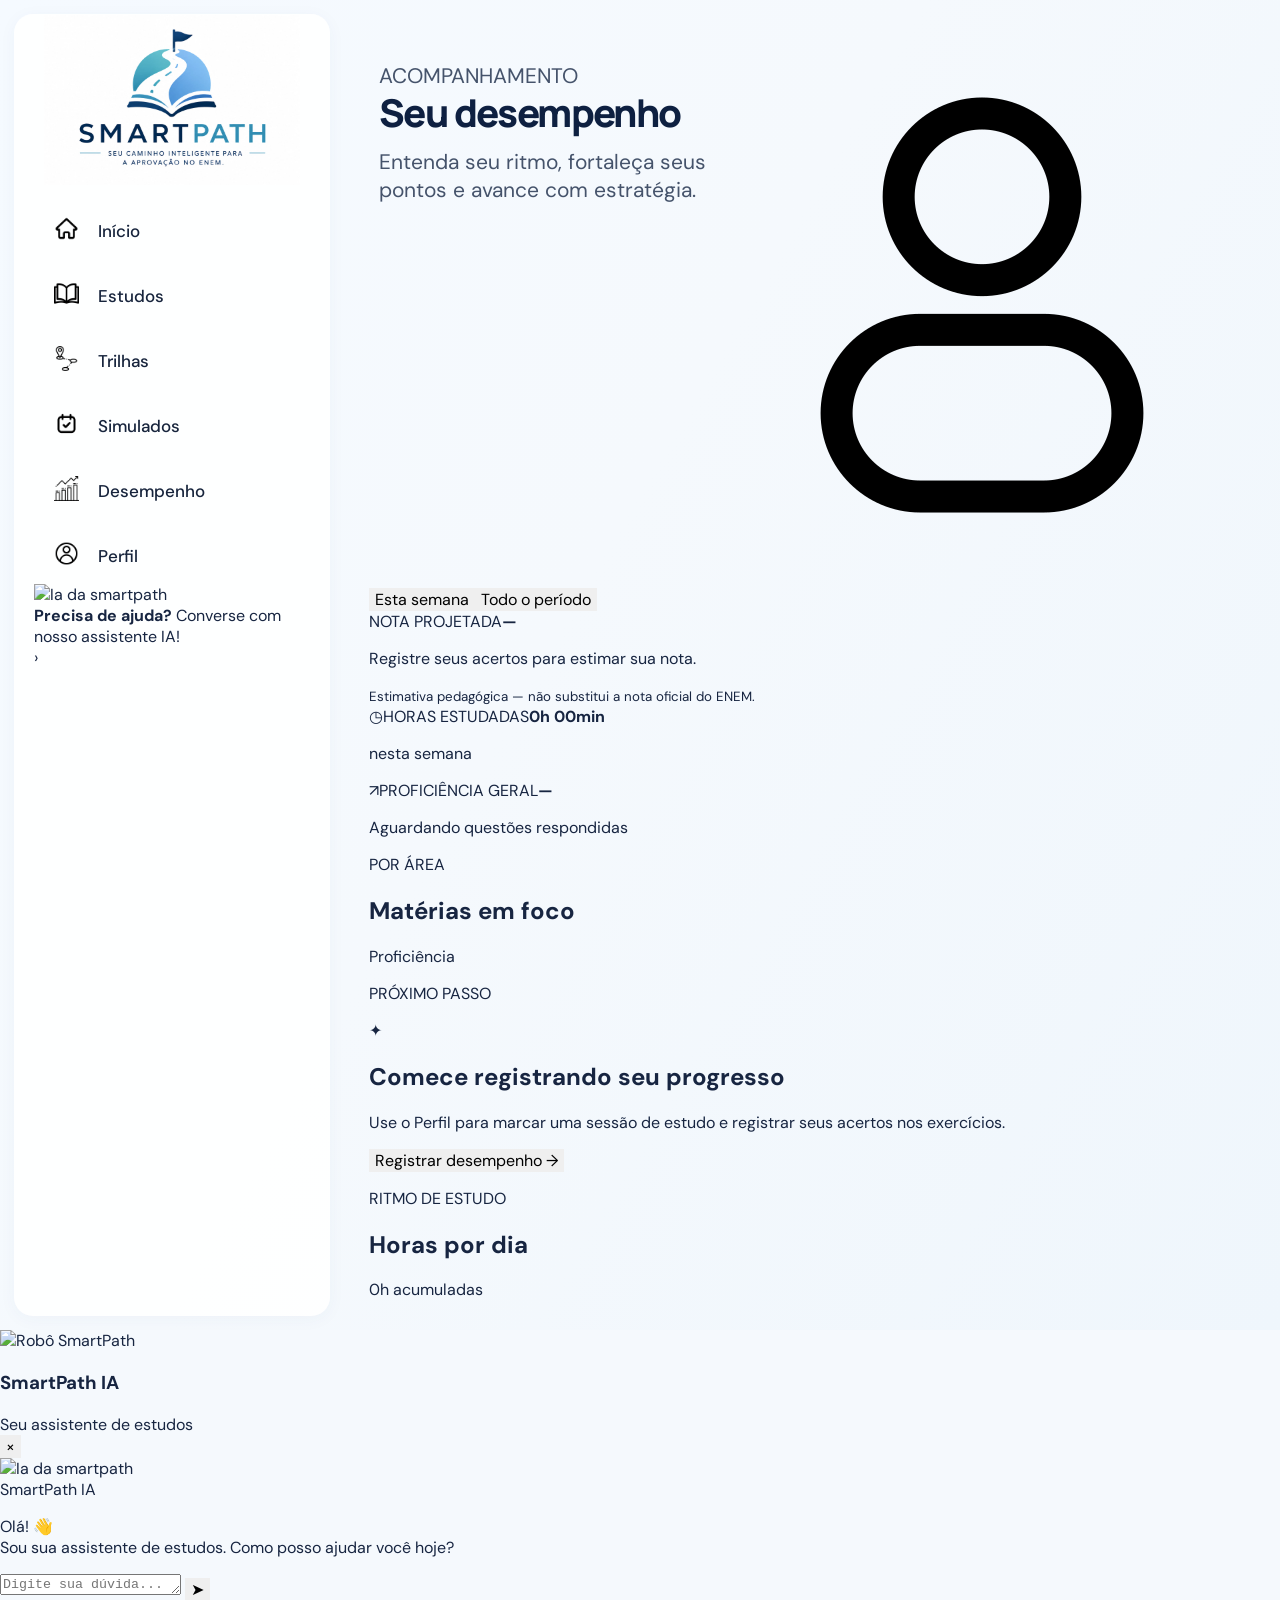
==== desempenho.html @ e6ed7c24 "feat: adição da caixa de IA nas paginas perfil, simulados, trilhas e desempenho" ====
<!DOCTYPE html>
<html lang="pt-BR">

<head>
  <meta charset="UTF-8">
  <meta name="viewport" content="width=device-width, initial-scale=1.0">
  <title>SmartPath — Desempenho</title>
  <link rel="stylesheet" href="pagina_inicial.css">
  <link rel="stylesheet" href="desempenho.css">
</head>

<body>
  <main class="smart-shell">
    <aside class="smart-sidebar" aria-label="Navegação principal">
      <div class="brand-block">
        <div class="brand-mark-wrap"><img class="brand-mark" src="img/logo_inicial.jpeg" alt="SmartPath"></div>
      </div>
      <nav class="side-nav">
        <button class="nav-item" type="button" data-route="pagina_inicial.html"><span><img src="img/botao-de-inicio.png"
              alt="" class="icones_pagina_inicial"></span><span>Início</span></button>
        <button class="nav-item" type="button" data-route="estudos.html"><span><img src="img/abra-o-livro.png" alt=""
              class="icones_pagina_inicial"></span><span>Estudos</span></button>
        <button class="nav-item" type="button" data-route="trilhas.html"><span><img src="img/maneira.png" alt=""
              class="icones_pagina_inicial"></span><span>Trilhas</span></button>
        <button class="nav-item" type="button" data-route="simulados.html"><span><img src="img/confirme.png" alt=""
              class="icones_pagina_inicial"></span><span>Simulados</span></button>
        <button class="nav-item is-active" type="button" aria-current="page"><span><img src="img/grafico.png" alt=""
              class="icones_pagina_inicial"></span><span>Desempenho</span></button>
        <button class="nav-item" type="button" data-route="perfil.html"><span><img src="img/perfil-de-usuario.png"
              alt="" class="icones_pagina_inicial"></span><span>Perfil</span></button>

        
      </nav>
      <!-- CARD DA SMARTPATH IA -->
        <div class="smartpath-ia-card" id="openSmartIA">
          <div class="ia-card-icon">
            <img src="img/IA_smartpath.png" alt="Ia da smartpath" class="ia-robot">
          </div>

          <div class="ia-card-text">
            <strong>Precisa de ajuda?</strong>
            <span>Converse com<br>nosso assistente IA!</span>
          </div>

          <div class="ia-card-arrow">
            ›
          </div>
    </aside>
    <section class="smart-content performance-page">
      <header class="topbar performance-topbar">
        <div>
          <p class="page-kicker">ACOMPANHAMENTO</p>
          <h1>Seu desempenho</h1>
          <p>Entenda seu ritmo, fortaleça seus pontos e avance com estratégia.</p>
        </div><img src="img/perfil.png" class="performance-avatar" alt="Foto de perfil">
      </header>
      <section class="period-selector" aria-label="Período da análise"><button class="period-button is-active"
          data-period="week" type="button">Esta semana</button><button class="period-button" data-period="all"
          type="button">Todo o período</button></section>
      <section class="overview-grid" aria-label="Resumo de desempenho">
        <article class="overview-card featured-card"><span class="card-label">NOTA PROJETADA</span><strong
            id="projectedScore">—</strong>
          <p id="scoreDescription">Registre seus acertos para estimar sua nota.</p><small>Estimativa pedagógica — não
            substitui a nota oficial do ENEM.</small>
        </article>
        <article class="overview-card"><span class="overview-icon blue" aria-hidden="true">◷</span><span
            class="card-label">HORAS ESTUDADAS</span><strong id="studyHours">0h 00min</strong>
          <p id="studyHoursDetail">nesta semana</p>
        </article>
        <article class="overview-card"><span class="overview-icon green" aria-hidden="true">↗</span><span
            class="card-label">PROFICIÊNCIA GERAL</span><strong id="overallProficiency">—</strong>
          <p id="proficiencyDetail">Aguardando questões respondidas</p>
        </article>
      </section>
      <section class="content-grid">
        <article class="panel subject-panel">
          <div class="panel-heading">
            <div>
              <p class="page-kicker">POR ÁREA</p>
              <h2>Matérias em foco</h2>
            </div><span class="legend"><i></i> Proficiência</span>
          </div>
          <div id="subjectPerformance" class="subject-performance" aria-live="polite"></div>
        </article>
        <article class="panel insight-panel">
          <p class="page-kicker">PRÓXIMO PASSO</p>
          <div class="insight-icon" aria-hidden="true">✦</div>
          <h2 id="insightTitle">Comece registrando seu progresso</h2>
          <p id="insightText">Use o Perfil para marcar uma sessão de estudo e registrar seus acertos nos exercícios.</p>
          <button class="insight-button" type="button" data-route="perfil.html">Registrar desempenho <span
              aria-hidden="true">→</span></button>
        </article>
      </section>
      <section class="panel weekly-panel">
        <div class="panel-heading">
          <div>
            <p class="page-kicker">RITMO DE ESTUDO</p>
            <h2>Horas por dia</h2>
          </div><span id="chartSummary" class="chart-summary">0h acumuladas</span>
        </div>
        <div id="weeklyChart" class="weekly-chart" role="img" aria-label="Gráfico de horas estudadas por dia"></div>
      </section>
    </section>


  </main>



   <!-- =========================================
         CAIXA DA SMARTPATH IA
    ========================================== -->

    <div class="smart-ia-box" id="smartIABox">

        <!-- CABEÇALHO -->
        <div class="smart-ia-header">

            <div class="smart-ia-title">

                <div class="smart-ia-avatar">
                    <img src="img/IA_smartpath.png" alt="Robô SmartPath">
                </div>

                <div>
                    <h3>SmartPath IA</h3>
                    <span>Seu assistente de estudos</span>
                </div>

            </div>

            <button class="smart-ia-close" id="closeSmartIA" type="button" aria-label="Fechar SmartPath IA">
                &times;
            </button>

        </div>


        <!-- ÁREA DO CHAT -->
        <div class="smart-ia-chat" id="smartIAChat">

            <!-- MENSAGEM INICIAL DA IA -->
            <div class="smart-ia-message ia-message">

                <div class="message-avatar">
                    <img src="img/IA_smartpath.png" alt="Ia da smartpath">
                </div>

                <div class="message-content">

                    <span class="message-name">
                        SmartPath IA
                    </span>

                    <p>
                        Olá! 👋<br>
                        Sou sua assistente de estudos.
                        Como posso ajudar você hoje?
                    </p>

                </div>

            </div>

            <!--
                AS MENSAGENS DA GEMINI SERÃO
                INSERIDAS AQUI PELO JAVASCRIPT
            -->

        </div>


        <!-- CAMPO DE MENSAGEM -->
        <div class="smart-ia-input-area">

            <textarea id="smartIAInput" placeholder="Digite sua dúvida..." rows="1"></textarea>

            <button id="sendSmartIA" class="smart-ia-send" type="button" aria-label="Enviar mensagem">

                <span>➤</span>

            </button>

        </div>


        <div class="smart-ia-footer">
            SmartPath IA • Seu caminho para o conhecimento
        </div>

    </div>

  <div vw class="enabled">
        <div vw-access-button class="active"></div>
        <div vw-plugin-wrapper>
            <div class="vw-plugin-top-wrapper"></div>
        </div>
    </div>
    <script
        src="https://vlibras.gov.br/app/vlibras-plugin.js">new window.VLibras.Widget('https://vlibras.gov.br/app');</script>
    

  <script src="pagina_inicial.js"></script>

  <script src="desempenho.js"></script>
</body>

</html>
---- pagina_inicial.css ----
@import url('https://fonts.googleapis.com/css2?family=DM+Sans:wght@400;500;600;700&family=Manrope:wght@500;600;700;800&display=swap');


/* =========================================================
   VARIÁVEIS
========================================================= */

:root {
    --navy: #12264a;
    --ink: #172541;
    --muted: #516079;
    --blue: #2877d6;
    --blue-dark: #1763bf;
    --ice: #edf6ff;
    --sky: #dceeff;
    --line: #e8eef5;
    --shadow: 0 16px 35px rgba(57, 93, 137, .07);
    --ease-out: cubic-bezier(.23, 1, .32, 1);
}


/* =========================================================
   RESET
========================================================= */

* {
    box-sizing: border-box;
}


body {
    margin: 0;
    background: #f5f9fd;
    color: var(--ink);
    font-family: 'DM Sans', sans-serif;
}


button {
    font: inherit;
    border: 0;
}


/* =========================================================
   ESTRUTURA PRINCIPAL
========================================================= */

.smart-shell {
    min-height: 100vh;
    display: flex;
    gap: 0;

    background: linear-gradient(
        120deg,
        #f5faff 0%,
        #f5f9fd 45%,
        #eff6fc 100%
    );
}


/* =========================================================
   SIDEBAR
========================================================= */

.smart-sidebar {
    width: 316px;
    flex: 0 0 316px;
    min-height: 100vh;

    margin: 14px 0 14px 14px;
    padding: 28px 20px 20px;

    display: flex;
    flex-direction: column;

    background: rgba(255, 255, 255, .93);

    border-radius: 19px;

    box-shadow:
        0 3px 18px rgba(52, 89, 133, .04);
}


/* =========================================================
   LOGO
========================================================= */

.brand-block {
    text-align: center;
    padding: 0 8px 23px;
}


.brand-mark-wrap {
    height: 116px;

    display: flex;
    align-items: center;
    justify-content: center;

    position: relative;
}


.brand-route-line {
    position: absolute;

    width: 54px;
    height: 16px;

    left: calc(50% - 27px);
    bottom: 8px;

    border-bottom: 2px solid #2877d6;
    border-radius: 50%;

    opacity: .72;

    transform: rotate(-10deg);
}


.brand-mark {
    width: 256px;
    height: 256px;

    object-fit: contain;
}


/* =========================================================
   NAVEGAÇÃO
========================================================= */

.side-nav {
    display: grid;
    gap: 9px;

    margin-top: 22px;
}


.nav-item {
    display: flex;
    align-items: center;

    gap: 19px;

    min-height: 56px;

    padding: 0 20px;

    border-radius: 12px;

    background: transparent;

    color: #17243c;

    text-align: left;

    cursor: pointer;

    transition:
        transform .18s var(--ease-out),
        background .18s var(--ease-out),
        color .18s var(--ease-out);
}


.nav-item:hover {
    background: #f1f7ff;

    transform: translateX(3px);

    color: var(--blue-dark);
}


.nav-item.is-active {
    background: #e5f1ff;
    color: #216bc8;
}


.nav-item span {
    font-size: 17px;
    font-weight: 500;
}


/* =========================================================
   ÍCONES DA SIDEBAR
========================================================= */

.icones_pagina_inicial {
    width: auto;
    height: 25px;

    object-fit: contain;
}


/* =========================================================
   CONTEÚDO
========================================================= */

.smart-content {
    width: min(100%, calc(100vw - 330px));

    padding: 49px 32px 30px 39px;
}


/* =========================================================
   TOPBAR
========================================================= */

.topbar {
    display: flex;
    align-items: flex-start;
    justify-content: space-between;

    padding: 0 10px 27px;
}


.topbar h1 {
    margin: 0;

    color: #0e2041;

    font:
        800
        clamp(30px, 3vw, 42px)
        / 1.18
        'Manrope',
        sans-serif;

    letter-spacing: -1.6px;
}


.topbar p {
    margin: 13px 0 0;

    font-size: 21px;

    color: #45536b;
}


/* =========================================================
   PERFIL
========================================================= */

.profile-actions {
    display: flex;
    align-items: center;

    gap: 31px;

    padding: 0 2px;
}


.icon-button,
.avatar-button {
    display: grid;
    place-items: center;

    background: transparent;

    color: #1c2a45;

    cursor: pointer;

    transition:
        transform .18s var(--ease-out),
        color .18s var(--ease-out);
}


.icon-button:hover {
    color: var(--blue);

    transform: translateY(-2px);
}


.avatar-button {
    width: 68px;
    height: 68px;

    padding: 0;

    border-radius: 50%;

    overflow: hidden;

    border: 3px solid #d9e9fa;
}


.avatar-button img {
    width: 100%;
    height: 100%;

    object-fit: cover;
}


/* =========================================================
   CARD — PRÓXIMO PASSO
========================================================= */

.next-step-card {
    height: 260px;

    display: flex;

    overflow: hidden;

    position: relative;

    border-radius: 22px;

    background: #dfefff;

    box-shadow: var(--shadow);

    background-image: url(img/pessoa_estudando.jpeg);
    background-size: cover;
    background-position: center;
}


.next-step-copy {
    position: relative;

    z-index: 2;

    width: 51%;

    padding: 30px;
}


.eyebrow {
    display: flex;
    align-items: center;

    gap: 7px;

    margin-bottom: 13px;

    font-size: 17px;

    color: #17263e;
}


.next-step-copy h2 {
    margin: 0;

    font:
        800
        31px / 1.2
        'Manrope',
        sans-serif;

    letter-spacing: -1px;
}


.next-step-copy p {
    margin: 12px 0 28px;

    font-size: 20px;

    color: #40516a;
}


/* =========================================================
   BOTÃO PRINCIPAL
========================================================= */

.primary-cta {
    display: inline-flex;
    align-items: center;

    gap: 17px;

    padding: 15px 22px;

    border-radius: 14px;

    color: #fff;

    background:
        linear-gradient(
            135deg,
            #287dd8,
            #266dcc
        );

    font-size: 18px;
    font-weight: 500;

    cursor: pointer;

    box-shadow:
        0 8px 16px rgba(36, 105, 188, .18);

    transition:
        transform .18s var(--ease-out),
        box-shadow .18s var(--ease-out);
}


.primary-cta:hover {
    transform: translateY(-2px);

    box-shadow:
        0 11px 21px rgba(36, 105, 188, .25);
}


.primary-cta:active,
.card-link:active {
    transform: scale(.97);
}


/* =========================================================
   IMAGEM DO ESTUDANTE
========================================================= */

.study-illustration {
    width: 58%;
    height: 100%;

    object-fit: cover;
    object-position: center;

    position: absolute;

    right: 0;
    top: 0;

    mix-blend-mode: multiply;
}


/* =========================================================
   GRID DOS CARDS
========================================================= */

.metrics-grid {
    display: grid;

    grid-template-columns: repeat(3, 1fr);

    gap: 20px;

    margin-top: 26px;
}


/* =========================================================
   CARDS
========================================================= */

.metric-card {
    min-height: 315px;

    padding: 28px 29px 26px;

    display: flex;
    flex-direction: column;

    border-radius: 20px;

    background: #fff;

    box-shadow: var(--shadow);
}


.metric-card h3 {
    margin: 0;

    font:
        700
        18px
        'Manrope',
        sans-serif;
}


/* =========================================================
   PROGRESSO
========================================================= */

.progress-content {
    display: flex;
    align-items: center;

    gap: 25px;

    margin: 22px 0 21px;
}


.progress-ring {
    width: 144px;
    height: 144px;

    flex: 0 0 auto;

    display: grid;
    place-items: center;

    border-radius: 50%;

    background:
        conic-gradient(
            var(--blue) 0 0%,
            #d9eafa 0% 100%
        );

    position: relative;
}


.progress-ring::before {
    content: "";

    position: absolute;

    inset: 8px;

    border-radius: 50%;

    background: #fff;
}


.progress-ring div {
    z-index: 1;

    display: flex;
    flex-direction: column;
    align-items: center;
}


.progress-ring strong {
    font:
        700
        32px
        'Manrope',
        sans-serif;
}


.progress-ring strong span {
    font-size: 22px;
}


.progress-ring small {
    margin-top: 2px;

    font-size: 16px;

    color: #68758a;
}


.progress-message {
    color: #1d2d48;
}


.progress-message p {
    margin: 0 0 15px;

    font-size: 16px;

    line-height: 1.35;
}


/* =========================================================
   ESTUDOS E TRILHA
========================================================= */

.studies-card,
.trail-card {
    padding-left: 28px;
    padding-right: 28px;
}


.study-summary,
.trail-summary {
    display: flex;
    align-items: center;

    gap: 21px;

    margin: 35px 0 15px;
}


.metric-icon {
    width: 91px;
    height: 91px;

    display: grid;
    place-items: center;

    border-radius: 50%;
    flex: 0 0 auto;
}


.metric-icon.blue,
.metric-icon.rocket {
    color: #2877d6;

    background: #eef7ff;
}


.study-summary strong {
    font:
        800
        33px
        'Manrope',
        sans-serif;
}


.study-summary em {
    font-style: normal;

    font-weight: 600;

    color: #22324e;
}


.study-summary p,
.trail-summary p {
    margin: 4px 0 0;

    font-size: 16px;

    color: #617087;
}


.trail-summary {
    margin-top: 31px;

    gap: 20px;
}


.trail-summary strong {
    font:
        700
        21px / 1.3
        'Manrope',
        sans-serif;
}


/* =========================================================
   BARRA DE PROGRESSO
========================================================= */

.bar-track {
    height: 11px;

    overflow: hidden;

    margin: 0 0 30px;

    border-radius: 99px;

    background: #edf1f5;
}


.bar-track span {
    display: block;

    height: 100%;

    border-radius: inherit;

    background: var(--blue);
}


/* =========================================================
   LINKS DOS CARDS
========================================================= */

.card-link {
    margin-top: auto;

    display: flex;
    justify-content: space-between;
    align-items: center;

    width: 100%;

    padding: 13px 16px;

    border-radius: 10px;

    color: #18518f;

    background: #edf7ff;

    font-size: 16px;

    cursor: pointer;

    transition:
        background .18s var(--ease-out),
        transform .18s var(--ease-out);
}


.card-link:hover {
    background: #dfefff;
}


/* =========================================================
   DICA DO DIA
========================================================= */

.tip-card {
    height: 174px;

    position: relative;

    overflow: hidden;

    display: flex;
    align-items: center;

    gap: 22px;

    margin-top: 26px;

    padding: 26px 32px;

    border-radius: 20px;

    background-image: url('img/montanha.jpeg');
    background-size: cover;
    background-position: center;

    box-shadow: var(--shadow);
}


/* =========================================================
   CÍRCULO DA ESTRELA
========================================================= */

.tip-badge {
    width: 78px;
    height: 78px;

    display: grid;
    place-items: center;

    flex: 0 0 auto;

    background: #fff;

    border-radius: 50%;

    position: relative;

    z-index: 3;
}


.icon-estrela {
    width: 30px;
    height: 30px;

    object-fit: contain;

    position: static;

    opacity: 1;

    mix-blend-mode: normal;
}


/* =========================================================
   TEXTO DA DICA
========================================================= */

.tip-copy {
    position: relative;

    z-index: 3;
}


.tip-copy h2 {
    margin: 0 0 11px;

    color: #2069bd;

    font:
        700
        20px
        'Manrope',
        sans-serif;
}


.tip-copy p {
    margin: 0;

    color: #344d6c;

    font-size: 17px;

    line-height: 1.42;
}


/* =========================================================
   MONTANHA
========================================================= */



.tip-montanha {
    width: 100%;
  height: 100%;
  object-fit: cover;

}


/* =========================================================
   ANIMAÇÕES
========================================================= */

@media (prefers-reduced-motion: no-preference) {

    .next-step-card,
    .metric-card,
    .tip-card {
        animation:
            rise
            .5s
            var(--ease-out)
            both;
    }


    .metric-card:nth-child(2) {
        animation-delay: 70ms;
    }


    .metric-card:nth-child(3) {
        animation-delay: 140ms;
    }


    .tip-card {
        animation-delay: 210ms;
    }


    @keyframes rise {

        from {
            opacity: 0;

            transform:
                translateY(10px);
        }

        to {
            opacity: 1;

            transform: none;
        }
    }
}


/* =========================================================
   TABLET
========================================================= */

@media (max-width: 1100px) {

    .smart-sidebar {
        width: 255px;
        flex-basis: 255px;
    }


    .smart-content {
        width: calc(100vw - 269px);

        padding-left: 25px;
        padding-right: 25px;
    }


    .metrics-grid {
        gap: 16px;
    }


    .metric-card {
        padding: 23px 18px;
    }


    .progress-content {
        gap: 13px;
    }


    .progress-ring {
        width: 120px;
        height: 120px;
    }


    .progress-message p {
        font-size: 14px;
    }
}


/* =========================================================
   CELULAR
========================================================= */

@media (max-width: 780px) {

    .smart-shell {
        display: block;
    }


    /* SIDEBAR */

    .smart-sidebar {
        width: auto;

        min-height: auto;

        margin: 0;

        padding: 16px;

        border-radius: 0 0 20px 20px;
    }


    .brand-block {
        display: flex;
        align-items: center;

        text-align: left;

        gap: 10px;

        padding: 0;
    }


    .brand-mark-wrap {
        width: 50px;
        height: 50px;
    }


    .brand-mark {
        width: 48px;
        height: 48px;
    }


    .brand-block p {
        display: none;
    }


    /* MENU */

    .side-nav {
        display: flex;

        overflow: auto;

        gap: 7px;

        margin-top: 17px;

        padding-bottom: 2px;
    }


    .nav-item {
        flex: 0 0 auto;

        min-height: 42px;

        padding: 0 13px;

        gap: 7px;
    }


    .nav-item span {
        font-size: 13px;
    }


   


    .icones_pagina_inicial {
        height: 20px;
    }


    /* CONTEÚDO */

    .smart-content {
        width: 100%;

        padding: 28px 18px;
    }


    /* TOPBAR */

    .topbar {
        padding: 0 2px 22px;
    }


    .topbar h1 {
        font-size: 28px;
    }


    .topbar p {
        font-size: 16px;

        margin-top: 8px;
    }


    .profile-actions {
        gap: 13px;
    }


    .avatar-button {
        width: 50px;
        height: 50px;
    }


    /* PRÓXIMO PASSO */

    .next-step-card {
        min-height: 270px;
    }


    .next-step-copy {
        width: 100%;

        padding: 29px 25px;
    }


    .next-step-copy h2 {
        font-size: 26px;
    }


    .next-step-copy p {
        font-size: 17px;
    }


    .study-illustration {
        width: 73%;

        opacity: .38;
    }


    .primary-cta {
        font-size: 15px;

        padding: 13px 17px;
    }


    /* CARDS */

    .metrics-grid {
        grid-template-columns: 1fr;
    }


    .metric-card {
        min-height: 285px;
    }


    /* =====================================================
       DICA NO CELULAR
    ===================================================== */

    .tip-card {
        min-height: 170px;

        height: auto;

        padding: 23px;
    }


    /*
        Somente a montanha recebe opacidade.
        A estrela permanece normal.
    */

    .tip-montanha {
        width: 57%;

        opacity: .42;
    }


    .icon-estrela {
        width: 25px;
        height: 25px;

        opacity: 1;
    }


    .tip-copy p {
        font-size: 15px;
    }


    .desktop-break {
        display: none;
    }
}
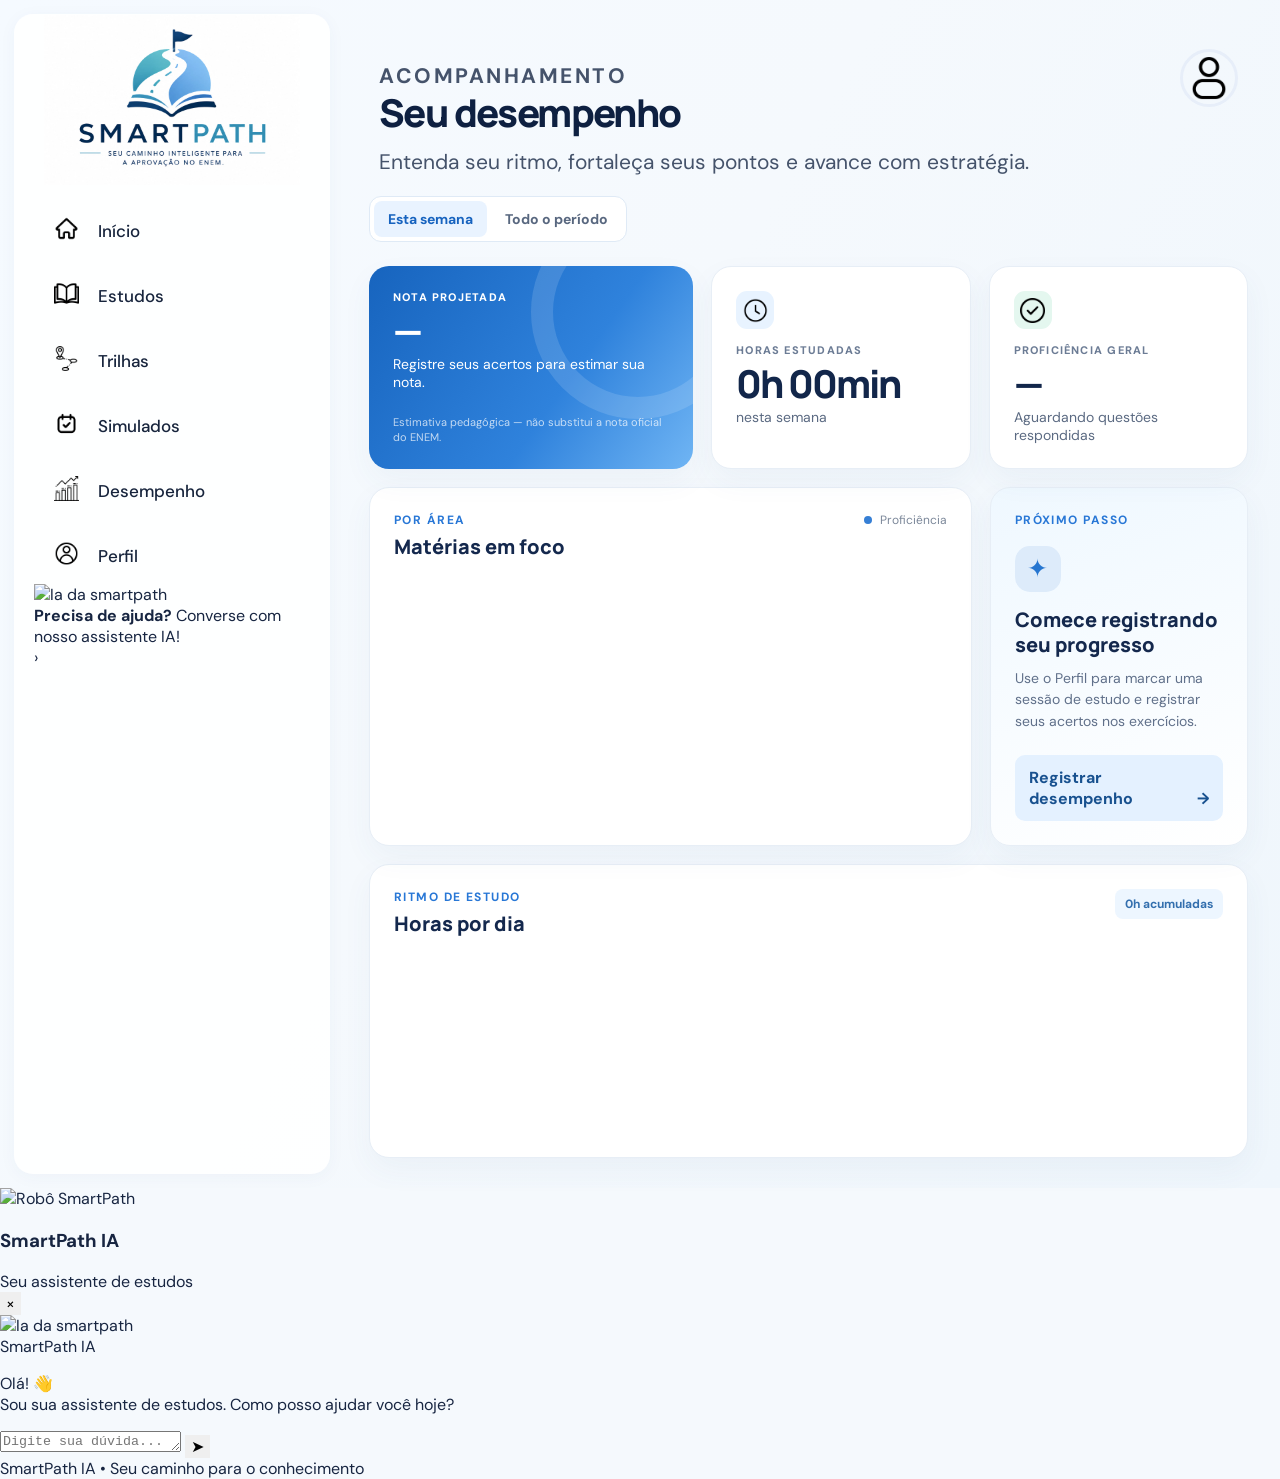
==== commit 4a051874: "fix: troca de icones nas páginas trilhas, perfil e desempenho" ====
--- a/desempenho.html
+++ b/desempenho.html
@@ -63,11 +63,11 @@
           <p id="scoreDescription">Registre seus acertos para estimar sua nota.</p><small>Estimativa pedagógica — não
             substitui a nota oficial do ENEM.</small>
         </article>
-        <article class="overview-card"><span class="overview-icon blue" aria-hidden="true">◷</span><span
+        <article class="overview-card"><span class="overview-icon blue" aria-hidden="true"> <img src="img/relogio.png" alt="relogio" class="icone_rel"></span><span
             class="card-label">HORAS ESTUDADAS</span><strong id="studyHours">0h 00min</strong>
           <p id="studyHoursDetail">nesta semana</p>
         </article>
-        <article class="overview-card"><span class="overview-icon green" aria-hidden="true">↗</span><span
+        <article class="overview-card"><span class="overview-icon green" aria-hidden="true"><img src="img/marca-de-verificacao.png" alt="imagem da marca de verificação" class="icone_rel"></span><span
             class="card-label">PROFICIÊNCIA GERAL</span><strong id="overallProficiency">—</strong>
           <p id="proficiencyDetail">Aguardando questões respondidas</p>
         </article>
--- a/desempenho.css
+++ b/desempenho.css
@@ -0,0 +1,406 @@
+.performance-page {
+    max-width: 1600px
+}
+
+.performance-topbar {
+    padding-bottom: 20px
+}
+
+.page-kicker {
+    margin: 0 0 6px;
+    color: #2877d6;
+    font-size: 12px;
+    font-weight: 700;
+    letter-spacing: .12em
+}
+
+.performance-avatar {
+    width: 58px;
+    height: 58px;
+    border: 3px solid #e7eef9;
+    border-radius: 50%;
+    object-fit: cover
+}
+
+.period-selector {
+    display: inline-flex;
+    gap: 4px;
+    padding: 4px;
+    margin-bottom: 24px;
+    border: 1px solid #dfeaf6;
+    border-radius: 12px;
+    background: #fff
+}
+
+.period-button {
+    padding: 9px 14px;
+    border-radius: 8px;
+    color: #58677f;
+    background: transparent;
+    font-size: 14px;
+    font-weight: 700;
+    cursor: pointer
+}
+
+.period-button.is-active {
+    background: #e9f3ff;
+    color: #1763bf
+}
+
+.overview-grid {
+    display: grid;
+    grid-template-columns: 1.25fr 1fr 1fr;
+    gap: 18px
+}
+
+.overview-card,
+.panel {
+    border: 1px solid #e7eef6;
+    border-radius: 20px;
+    background: #fff;
+    box-shadow: 0 12px 30px rgba(57, 93, 137, .05)
+}
+
+.overview-card {
+    min-height: 192px;
+    padding: 24px;
+    position: relative;
+    display: flex;
+    flex-direction: column
+}
+
+.overview-card strong {
+    margin: 8px 0 4px;
+    color: #12264a;
+    font: 800 clamp(32px, 3vw, 45px)/1 Manrope, sans-serif;
+    letter-spacing: -2px
+}
+
+.overview-card p {
+    margin: 0;
+    color: #5b6a82;
+    font-size: 14px
+}
+
+.overview-card small {
+    margin-top: auto;
+    color: #7a879b;
+    font-size: 11px;
+    line-height: 1.35
+}
+
+
+.icone_rel{
+    height: 25px;
+}
+
+
+.featured-card {
+    color: #fff;
+    border: 0;
+    overflow: hidden;
+    background: linear-gradient(125deg, #1764be, #2f82dc 60%, #70b5f4)
+}
+
+.featured-card:after {
+    content: '';
+    position: absolute;
+    width: 170px;
+    height: 170px;
+    border: 22px solid rgba(255, 255, 255, .13);
+    border-radius: 50%;
+    right: -52px;
+    top: -61px
+}
+
+.featured-card .card-label,
+.featured-card strong,
+.featured-card p,
+.featured-card small {
+    color: #fff;
+    position: relative;
+    z-index: 1
+}
+
+.featured-card small {
+    color: rgba(255, 255, 255, .72)
+}
+
+.card-label {
+    color: #6c7c95;
+    font-size: 11px;
+    font-weight: 800;
+    letter-spacing: .11em
+}
+
+.overview-icon {
+    width: 38px;
+    height: 38px;
+    display: grid;
+    place-items: center;
+    margin-bottom: 14px;
+    border-radius: 11px;
+    font-size: 22px;
+    font-weight: 700
+}
+
+.overview-icon.blue {
+    color: #1769c7;
+    background: #e8f3ff
+}
+
+.overview-icon.green {
+    color: #24876b;
+    background: #e4f7ef
+}
+
+.content-grid {
+    display: grid;
+    grid-template-columns: minmax(0, 1.68fr) minmax(250px, .72fr);
+    gap: 18px;
+    margin-top: 18px
+}
+
+.panel {
+    padding: 24px
+}
+
+.panel-heading {
+    display: flex;
+    align-items: flex-start;
+    justify-content: space-between;
+    gap: 16px
+}
+
+.panel h2 {
+    margin: 0;
+    color: #14284d;
+    font: 800 20px/1.25 Manrope, sans-serif
+}
+
+.legend {
+    color: #7b8799;
+    font-size: 12px
+}
+
+.legend i {
+    width: 8px;
+    height: 8px;
+    display: inline-block;
+    margin-right: 5px;
+    border-radius: 50%;
+    background: #367fd5
+}
+
+.subject-performance {
+    display: grid;
+    gap: 17px;
+    margin-top: 24px
+}
+
+.subject-row {
+    display: grid;
+    grid-template-columns: minmax(138px, .8fr) minmax(120px, 2fr) 48px;
+    align-items: center;
+    gap: 14px
+}
+
+.subject-name {
+    color: #314563;
+    font-size: 14px;
+    font-weight: 700
+}
+
+.subject-bar {
+    height: 9px;
+    overflow: hidden;
+    border-radius: 999px;
+    background: #edf2f7
+}
+
+.subject-bar span {
+    display: block;
+    height: 100%;
+    border-radius: inherit;
+    background: linear-gradient(90deg, #6ba9e8, #2877d6);
+    transition: width .45s ease
+}
+
+.subject-score {
+    color: #1c5b9f;
+    font-size: 14px;
+    font-weight: 800;
+    text-align: right
+}
+
+.subject-meta {
+    grid-column: 2/4;
+    margin-top: -8px;
+    color: #8090a5;
+    font-size: 12px
+}
+
+.insight-panel {
+    display: flex;
+    flex-direction: column;
+    background: linear-gradient(160deg, #eff8ff, #fff)
+}
+
+.insight-icon {
+    width: 46px;
+    height: 46px;
+    display: grid;
+    place-items: center;
+    margin: 12px 0 15px;
+    border-radius: 15px;
+    color: #2676d0;
+    background: #ddebfa;
+    font-size: 25px
+}
+
+.insight-panel h2 {
+    font-size: 20px
+}
+
+.insight-panel>p:not(.page-kicker) {
+    margin: 11px 0 22px;
+    color: #60708a;
+    font-size: 14px;
+    line-height: 1.55
+}
+
+.insight-button {
+    width: 100%;
+    margin-top: auto;
+    padding: 12px 14px;
+    border-radius: 10px;
+    color: #18518f;
+    background: #e4f1ff;
+    font-weight: 700;
+    text-align: left;
+    cursor: pointer
+}
+
+.insight-button span {
+    float: right
+}
+
+.weekly-panel {
+    margin-top: 18px
+}
+
+.chart-summary {
+    padding: 7px 10px;
+    border-radius: 8px;
+    color: #336fae;
+    background: #edf6ff;
+    font-size: 12px;
+    font-weight: 700
+}
+
+.weekly-chart {
+    height: 180px;
+    display: grid;
+    grid-template-columns: repeat(7, 1fr);
+    align-items: end;
+    gap: 13px;
+    margin-top: 17px
+}
+
+.chart-day {
+    height: 100%;
+    display: flex;
+    flex-direction: column;
+    align-items: center;
+    justify-content: end;
+    gap: 8px
+}
+
+.chart-value {
+    color: #477092;
+    font-size: 11px;
+    font-weight: 700
+}
+
+.chart-track {
+    width: min(38px, 100%);
+    height: 132px;
+    display: flex;
+    align-items: end;
+    overflow: hidden;
+    border-radius: 10px 10px 5px 5px;
+    background: #f0f4f8
+}
+
+.chart-fill {
+    width: 100%;
+    min-height: 4px;
+    border-radius: inherit;
+    background: linear-gradient(#62a3e4, #2877d6)
+}
+
+.chart-label {
+    color: #6b7a90;
+    font-size: 12px;
+    font-weight: 700
+}
+
+.empty-subject {
+    padding: 23px 0 8px;
+    color: #718197;
+    font-size: 14px;
+    line-height: 1.5
+}
+
+@media(max-width:1000px) {
+    .overview-grid {
+        grid-template-columns: 1fr 1fr
+    }
+
+    .featured-card {
+        grid-column: span 2
+    }
+
+    .content-grid {
+        grid-template-columns: 1fr
+    }
+
+    .insight-panel {
+        min-height: 250px
+    }
+}
+
+@media(max-width:780px) {
+    .overview-grid {
+        grid-template-columns: 1fr
+    }
+
+    .featured-card {
+        grid-column: auto
+    }
+
+    .overview-card {
+        min-height: 170px
+    }
+
+    .subject-row {
+        grid-template-columns: 105px 1fr 42px;
+        gap: 9px
+    }
+
+    .subject-meta {
+        grid-column: 2/4
+    }
+
+    .weekly-chart {
+        gap: 7px
+    }
+
+    .panel {
+        padding: 19px
+    }
+
+    .performance-avatar {
+        display: none
+    }
+}
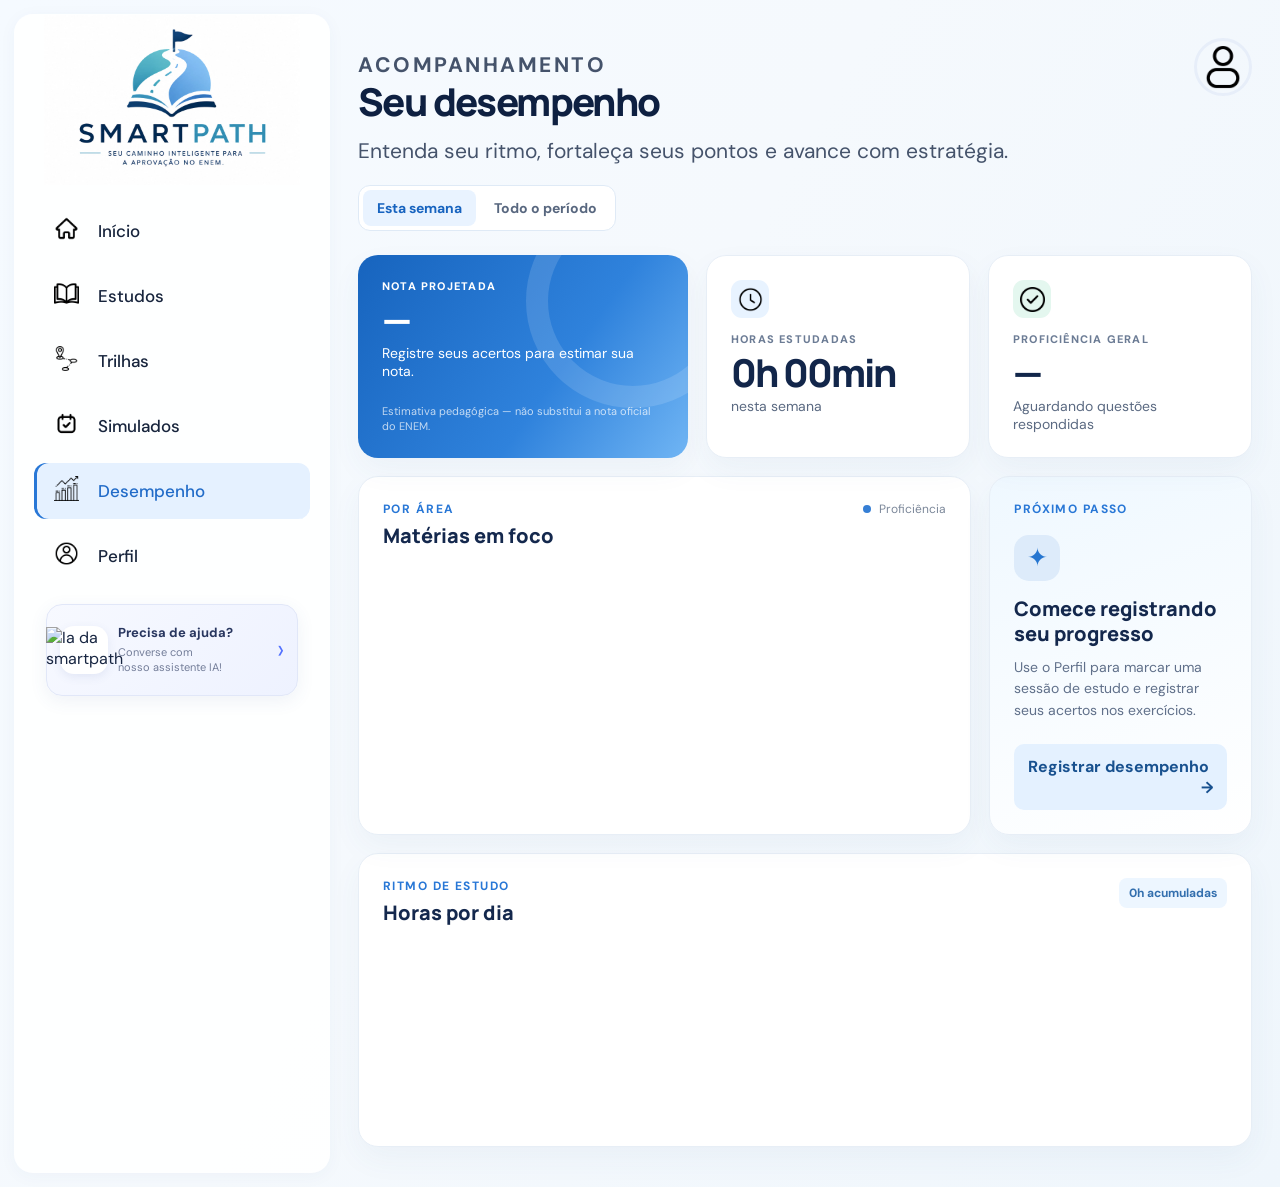
==== commit 066f70d7: "fix: correção em animações de seleções e tempo de resposta da IA (Agora ela permanece na página ao t" ====
--- a/desempenho.html
+++ b/desempenho.html
@@ -24,7 +24,7 @@
               class="icones_pagina_inicial"></span><span>Trilhas</span></button>
         <button class="nav-item" type="button" data-route="simulados.html"><span><img src="img/confirme.png" alt=""
               class="icones_pagina_inicial"></span><span>Simulados</span></button>
-        <button class="nav-item is-active" type="button" aria-current="page"><span><img src="img/grafico.png" alt=""
+        <button class="nav-item is-active" type="button" data-route="desempenho.html" aria-current="page"><span><img src="img/grafico.png" alt=""
               class="icones_pagina_inicial"></span><span>Desempenho</span></button>
         <button class="nav-item" type="button" data-route="perfil.html"><span><img src="img/perfil-de-usuario.png"
               alt="" class="icones_pagina_inicial"></span><span>Perfil</span></button>
@@ -205,4 +205,4 @@
   <script src="desempenho.js"></script>
 </body>
 
-</html>+</html>
--- a/pagina_inicial.css
+++ b/pagina_inicial.css
@@ -83,6 +83,854 @@
         0 3px 18px rgba(52, 89, 133, .04);
 }
 
+/* ==============================
+   CARD DA SMARTPATH IA
+   ============================== */
+
+.smartpath-ia-card {
+    width: calc(100% - 24px);
+    min-height: 92px;
+
+    margin: 20px 12px 0;
+    padding: 13px;
+
+    box-sizing: border-box;
+
+    display: flex;
+    align-items: center;
+    gap: 10px;
+
+    background: linear-gradient(135deg, #f7f9ff, #eef2ff);
+
+    border: 1px solid #e1e7f8;
+    border-radius: 16px;
+
+    cursor: pointer;
+
+    box-shadow: 0 5px 18px rgba(65, 85, 150, 0.08);
+
+    transition: all 0.25s ease;
+}
+
+/* Efeito ao passar o mouse */
+
+.smartpath-ia-card:hover {
+    transform: translateY(-2px);
+
+    background: linear-gradient(135deg, #f9faff, #e9edff);
+
+    border-color: #ccd5f5;
+
+    box-shadow: 0 8px 22px rgba(65, 85, 150, 0.14);
+}
+
+
+/* ==============================
+   ÍCONE DO ROBÔ
+   ============================== */
+
+.ia-card-icon {
+    width: 48px;
+    height: 48px;
+
+    flex-shrink: 0;
+
+    display: flex;
+    align-items: center;
+    justify-content: center;
+
+    background: #ffffff;
+
+    border-radius: 14px;
+
+    box-shadow: 0 3px 10px rgba(70, 90, 160, 0.10);
+}
+
+.ia-robot {
+    height: 46px;
+
+    display: flex;
+    align-items: center;
+    justify-content: center;
+}
+
+
+/* ==============================
+   TEXTOS
+   ============================== */
+
+.ia-card-text {
+    flex: 1;
+    min-width: 0;
+
+    display: flex;
+    flex-direction: column;
+
+    gap: 4px;
+}
+
+.ia-card-text strong {
+    color: #28365f;
+
+    font-size: 13px;
+    font-weight: 700;
+
+    line-height: 1.2;
+}
+
+.ia-card-text span {
+    color: #737d99;
+
+    font-size: 11px;
+
+    line-height: 1.35;
+}
+
+
+/* ==============================
+   SETA
+   ============================== */
+
+.ia-card-arrow {
+    flex-shrink: 0;
+
+    color: #5271ff;
+
+    font-size: 28px;
+    font-weight: 300;
+
+    line-height: 1;
+}
+
+
+/* ==============================
+   RESPONSIVIDADE
+   ============================== */
+
+@media (max-width: 900px) {
+
+    .smartpath-ia-card {
+        padding: 10px;
+        gap: 8px;
+    }
+
+    .ia-card-icon {
+        width: 42px;
+        height: 42px;
+    }
+
+    .ia-robot {
+        font-size: 24px;
+    }
+
+    .ia-card-text strong {
+        font-size: 12px;
+    }
+
+    .ia-card-text span {
+        font-size: 10px;
+    }
+}
+
+
+/* =========================================================
+   SMARTPATH IA
+   ========================================================= */
+
+
+/* =========================================================
+   CAIXA PRINCIPAL
+   ========================================================= */
+
+.smart-ia-box {
+    position: fixed !important;
+
+    width: 390px !important;
+    height: 560px !important;
+
+    right: 30px !important;
+    bottom: 30px !important;
+
+    display: flex !important;
+    flex-direction: column !important;
+
+    background: #ffffff !important;
+
+    border-radius: 22px !important;
+
+    overflow: hidden !important;
+
+    box-shadow:
+        0 20px 60px rgba(0, 0, 0, 0.20) !important;
+
+    z-index: 99999 !important;
+
+    opacity: 0 !important;
+    visibility: hidden !important;
+    pointer-events: none !important;
+
+    transform: translateY(20px) scale(0.97);
+
+    transition:
+        opacity 0.25s ease,
+        transform 0.25s ease,
+        visibility 0.25s ease;
+}
+
+
+/* =========================================================
+   CAIXA ABERTA
+   ========================================================= */
+
+.smart-ia-box.active {
+    opacity: 1 !important;
+
+    visibility: visible !important;
+
+    pointer-events: auto !important;
+
+    transform: translateY(0) scale(1);
+}
+
+
+/* =========================================================
+   CABEÇALHO
+   ========================================================= */
+
+.smart-ia-box .smart-ia-header {
+    width: 100% !important;
+
+    height: 82px !important;
+    min-height: 82px !important;
+
+    padding: 14px 17px !important;
+
+    box-sizing: border-box !important;
+
+    display: flex !important;
+
+    align-items: center !important;
+
+    justify-content: space-between !important;
+
+    background: linear-gradient(
+        135deg,
+        #6c4df6 0%,
+        #5542e8 100%
+    ) !important;
+
+    color: #ffffff !important;
+}
+
+
+/* =========================================================
+   TÍTULO
+   ========================================================= */
+
+.smart-ia-box .smart-ia-title {
+    display: flex !important;
+
+    align-items: center !important;
+
+    gap: 12px !important;
+
+    margin: 0 !important;
+
+    padding: 0 !important;
+}
+
+
+.smart-ia-box .smart-ia-title h3 {
+    margin: 0 !important;
+
+    padding: 0 !important;
+
+    color: #ffffff !important;
+
+    font-size: 17px !important;
+
+    font-weight: 700 !important;
+
+    line-height: 1.2 !important;
+}
+
+
+.smart-ia-box .smart-ia-title span {
+    display: block !important;
+
+    margin: 4px 0 0 0 !important;
+
+    padding: 0 !important;
+
+    color: rgba(255, 255, 255, 0.85) !important;
+
+    font-size: 12px !important;
+
+    line-height: 1.2 !important;
+}
+
+
+/* =========================================================
+   AVATAR / ROBÔ
+   ========================================================= */
+
+.smart-ia-box .smart-ia-avatar {
+    width: 48px !important;
+    height: 48px !important;
+
+    min-width: 48px !important;
+    min-height: 48px !important;
+
+    display: flex !important;
+
+    align-items: center !important;
+
+    justify-content: center !important;
+
+    overflow: hidden !important;
+
+    background: #ffffff !important;
+
+    border-radius: 50% !important;
+
+    margin: 0 !important;
+
+    padding: 0 !important;
+}
+
+
+.smart-ia-box .smart-ia-avatar img {
+    width: 40px !important;
+    height: 40px !important;
+
+    max-width: 40px !important;
+    max-height: 40px !important;
+
+    object-fit: contain !important;
+
+    display: block !important;
+}
+
+
+/* =========================================================
+   BOTÃO FECHAR
+   ========================================================= */
+
+.smart-ia-box .smart-ia-close {
+    width: 34px !important;
+    height: 34px !important;
+
+    min-width: 34px !important;
+    min-height: 34px !important;
+
+    margin: 0 !important;
+    padding: 0 !important;
+
+    border: none !important;
+
+    border-radius: 50% !important;
+
+    background: rgba(255, 255, 255, 0.12) !important;
+
+    color: #ffffff !important;
+
+    font-size: 25px !important;
+
+    font-weight: 300 !important;
+
+    line-height: 34px !important;
+
+    display: flex !important;
+
+    align-items: center !important;
+
+    justify-content: center !important;
+
+    cursor: pointer !important;
+
+    transition: background 0.2s ease,
+                transform 0.2s ease !important;
+}
+
+
+.smart-ia-box .smart-ia-close:hover {
+    background: rgba(255, 255, 255, 0.25) !important;
+
+    transform: scale(1.05);
+}
+
+
+/* =========================================================
+   ÁREA DE CONVERSA
+   ========================================================= */
+
+.smart-ia-box .smart-ia-chat {
+    flex: 1 !important;
+
+    width: 100% !important;
+
+    min-height: 0 !important;
+
+    box-sizing: border-box !important;
+
+    margin: 0 !important;
+
+    padding: 20px 17px !important;
+
+    overflow-x: hidden !important;
+
+    overflow-y: auto !important;
+
+    display: flex !important;
+
+    flex-direction: column !important;
+
+    align-items: stretch !important;
+
+    gap: 16px !important;
+
+    background: #f7f8fc !important;
+}
+
+
+/* =========================================================
+   SCROLLBAR
+   ========================================================= */
+
+.smart-ia-box .smart-ia-chat::-webkit-scrollbar {
+    width: 5px;
+}
+
+
+.smart-ia-box .smart-ia-chat::-webkit-scrollbar-track {
+    background: transparent;
+}
+
+
+.smart-ia-box .smart-ia-chat::-webkit-scrollbar-thumb {
+    background: #d5d6df;
+
+    border-radius: 10px;
+}
+
+
+/* =========================================================
+   MENSAGEM DA IA
+   ========================================================= */
+
+.smart-ia-box .smart-ia-message {
+    width: auto !important;
+
+    max-width: 90% !important;
+
+    margin: 0 !important;
+
+    padding: 0 !important;
+
+    display: flex !important;
+
+    flex-direction: row !important;
+
+    align-items: flex-start !important;
+
+    gap: 8px !important;
+}
+
+
+/* =========================================================
+   AVATAR PEQUENO DA MENSAGEM
+   ========================================================= */
+
+.smart-ia-box .message-avatar {
+    width: 32px !important;
+    height: 32px !important;
+
+    min-width: 32px !important;
+    min-height: 32px !important;
+
+    flex-shrink: 0 !important;
+
+    margin: 0 !important;
+    padding: 0 !important;
+
+    display: flex !important;
+
+    align-items: center !important;
+
+    justify-content: center !important;
+
+    background: #ffffff !important;
+
+    border-radius: 50% !important;
+
+    overflow: hidden !important;
+
+    box-shadow:
+        0 2px 6px rgba(0, 0, 0, 0.06) !important;
+}
+
+
+.smart-ia-box .message-avatar img {
+    width: 27px !important;
+    height: 27px !important;
+
+    max-width: 27px !important;
+    max-height: 27px !important;
+
+    object-fit: contain !important;
+
+    display: block !important;
+}
+
+
+/* =========================================================
+   CONTEÚDO DA MENSAGEM
+   ========================================================= */
+
+.smart-ia-box .message-content {
+    min-width: 0 !important;
+
+    margin: 0 !important;
+    padding: 0 !important;
+
+    display: flex !important;
+
+    flex-direction: column !important;
+
+    align-items: flex-start !important;
+
+    gap: 4px !important;
+}
+
+
+/* NOME DA IA */
+
+.smart-ia-box .message-name {
+    display: block !important;
+
+    margin: 0 !important;
+    padding: 0 !important;
+
+    color: #777777 !important;
+
+    font-size: 11px !important;
+
+    font-weight: 600 !important;
+
+    line-height: 1.2 !important;
+}
+
+
+/* BALÃO */
+
+.smart-ia-box .message-content p {
+    display: block !important;
+
+    margin: 0 !important;
+
+    padding: 11px 14px !important;
+
+    background: #ffffff !important;
+
+    color: #30313d !important;
+
+    border-radius: 5px 14px 14px 14px !important;
+
+    font-size: 13px !important;
+
+    font-weight: 400 !important;
+
+    line-height: 1.5 !important;
+
+    text-align: left !important;
+
+    box-shadow:
+        0 2px 8px rgba(0, 0, 0, 0.04) !important;
+
+    word-wrap: break-word !important;
+
+    overflow-wrap: break-word !important;
+}
+
+
+/* =========================================================
+   MENSAGEM DO USUÁRIO
+   ========================================================= */
+
+.smart-ia-box .student-message {
+    align-self: flex-end !important;
+
+    width: auto !important;
+
+    max-width: 78% !important;
+
+    margin: 0 !important;
+
+    padding: 11px 14px !important;
+
+    box-sizing: border-box !important;
+
+    background: #6c4df6 !important;
+
+    color: #ffffff !important;
+
+    border-radius: 14px 5px 14px 14px !important;
+
+    font-size: 13px !important;
+
+    font-weight: 400 !important;
+
+    line-height: 1.5 !important;
+
+    text-align: left !important;
+
+    word-wrap: break-word !important;
+
+    overflow-wrap: break-word !important;
+
+    box-shadow:
+        0 2px 6px rgba(108, 77, 246, 0.12) !important;
+}
+
+
+/* =========================================================
+   ÁREA DE DIGITAÇÃO
+   ========================================================= */
+
+.smart-ia-box .smart-ia-input-area {
+    width: 100% !important;
+
+    height: auto !important;
+
+    min-height: 64px !important;
+
+    flex-shrink: 0 !important;
+
+    box-sizing: border-box !important;
+
+    margin: 0 !important;
+
+    padding: 10px 12px !important;
+
+    display: flex !important;
+
+    flex-direction: row !important;
+
+    align-items: center !important;
+
+    gap: 7px !important;
+
+    background: #ffffff !important;
+
+    border-top: 1px solid #eeeeee !important;
+}
+
+
+/* =========================================================
+   INPUT
+   ========================================================= */
+
+.smart-ia-box .smart-ia-input-area textarea {
+    flex: 1 1 auto !important;
+
+    width: 100% !important;
+
+    height: 42px !important;
+
+    min-height: 42px !important;
+
+    max-height: 90px !important;
+
+    box-sizing: border-box !important;
+
+    margin: 0 !important;
+
+    padding: 10px 12px !important;
+
+    resize: none !important;
+
+    border: 1px solid #dedfe6 !important;
+
+    border-radius: 11px !important;
+
+    outline: none !important;
+
+    background: #f8f8fb !important;
+
+    color: #30313d !important;
+
+    font-family: inherit !important;
+
+    font-size: 13px !important;
+
+    font-weight: 400 !important;
+
+    line-height: 20px !important;
+
+    text-align: left !important;
+
+    box-shadow: none !important;
+}
+
+
+.smart-ia-box .smart-ia-input-area textarea:focus {
+    border-color: #6c4df6 !important;
+
+    background: #ffffff !important;
+
+    box-shadow:
+        0 0 0 2px rgba(108, 77, 246, 0.08) !important;
+}
+
+
+.smart-ia-box .smart-ia-input-area textarea::placeholder {
+    color: #999999 !important;
+
+    opacity: 1 !important;
+}
+
+
+/* =========================================================
+   BOTÃO ENVIAR
+   ========================================================= */
+
+.smart-ia-box .smart-ia-send {
+    width: 42px !important;
+    height: 42px !important;
+
+    min-width: 42px !important;
+    min-height: 42px !important;
+
+    flex-shrink: 0 !important;
+
+    margin: 0 !important;
+    padding: 0 !important;
+
+    border: none !important;
+
+    border-radius: 11px !important;
+
+    background: #6c4df6 !important;
+
+    color: #ffffff !important;
+
+    display: flex !important;
+
+    align-items: center !important;
+
+    justify-content: center !important;
+
+    cursor: pointer !important;
+
+    transition:
+        background 0.2s ease,
+        transform 0.2s ease !important;
+}
+
+
+.smart-ia-box .smart-ia-send:hover {
+    background: #5940d9 !important;
+
+    transform: translateY(-1px);
+}
+
+
+.smart-ia-box .smart-ia-send:disabled {
+    opacity: 0.6 !important;
+
+    cursor: not-allowed !important;
+
+    transform: none !important;
+}
+
+
+.smart-ia-box .smart-ia-send span {
+    display: block !important;
+
+    margin: 0 !important;
+    padding: 0 !important;
+
+    font-size: 18px !important;
+
+    line-height: 1 !important;
+
+    transform: rotate(-10deg);
+}
+
+
+/* =========================================================
+   RODAPÉ
+   ========================================================= */
+
+.smart-ia-box .smart-ia-footer {
+    width: 100% !important;
+
+    height: 24px !important;
+
+    min-height: 24px !important;
+
+    flex-shrink: 0 !important;
+
+    box-sizing: border-box !important;
+
+    margin: 0 !important;
+
+    padding: 5px !important;
+
+    background: #ffffff !important;
+
+    color: #999999 !important;
+
+    font-size: 9px !important;
+
+    font-weight: 400 !important;
+
+    line-height: 14px !important;
+
+    text-align: center !important;
+}
+
+
+/* =========================================================
+   RESPONSIVIDADE
+   ========================================================= */
+
+@media (max-width: 600px) {
+
+    .smart-ia-box {
+        width: calc(100vw - 24px) !important;
+
+        height: 70vh !important;
+
+        right: 12px !important;
+
+        bottom: 12px !important;
+
+        border-radius: 18px !important;
+    }
+
+    .smart-ia-box .smart-ia-chat {
+        padding: 16px 13px !important;
+    }
+
+}
+
+
+/* =========================================================
+   TELAS MUITO PEQUENAS
+   ========================================================= */
+
+@media (max-width: 400px) {
+
+    .smart-ia-box {
+        width: calc(100vw - 16px) !important;
+
+        right: 8px !important;
+
+        bottom: 8px !important;
+    }
+
+}
 
 /* =========================================================
    LOGO
@@ -166,7 +1014,8 @@
     transition:
         transform .18s var(--ease-out),
         background .18s var(--ease-out),
-        color .18s var(--ease-out);
+        color .18s var(--ease-out),
+        box-shadow .18s var(--ease-out);
 }
 
 
@@ -182,6 +1031,7 @@
 .nav-item.is-active {
     background: #e5f1ff;
     color: #216bc8;
+    box-shadow: inset 3px 0 0 #2877d6;
 }
 
 
@@ -210,7 +1060,8 @@
 .smart-content {
     width: min(100%, calc(100vw - 330px));
 
-    padding: 49px 32px 30px 39px;
+    /* Mesmo alinhamento de cabeçalho usado na página Estudos. */
+    padding: 38px 28px 40px;
 }
 
 
@@ -223,7 +1074,7 @@
     align-items: flex-start;
     justify-content: space-between;
 
-    padding: 0 10px 27px;
+    padding: 0 0 28px;
 }
 
 
@@ -260,9 +1111,10 @@
     display: flex;
     align-items: center;
 
-    gap: 31px;
-
-    padding: 0 2px;
+    gap: 25px;
+
+    margin-top: 9px;
+    padding: 0;
 }
 
 
@@ -291,8 +1143,8 @@
 
 
 .avatar-button {
-    width: 68px;
-    height: 68px;
+    width: 58px;
+    height: 58px;
 
     padding: 0;
 
@@ -300,7 +1152,7 @@
 
     overflow: hidden;
 
-    border: 3px solid #d9e9fa;
+    border: 3px solid #e7eef9;
 }
 
 
@@ -866,6 +1718,23 @@
 ========================================================= */
 
 @media (prefers-reduced-motion: no-preference) {
+
+    /* Entrada compartilhada pelas páginas da área do aluno. */
+    .smart-content {
+        animation: content-enter .42s var(--ease-out) both;
+    }
+
+    @keyframes content-enter {
+        from {
+            opacity: 0;
+            transform: translateY(12px);
+        }
+
+        to {
+            opacity: 1;
+            transform: translateY(0);
+        }
+    }
 
     .next-step-card,
     .metric-card,
@@ -1081,13 +1950,14 @@
 
 
     .profile-actions {
-        gap: 13px;
+        gap: 8px;
+        margin-top: 0;
     }
 
 
     .avatar-button {
-        width: 50px;
-        height: 50px;
+        width: 45px;
+        height: 45px;
     }
 
 
@@ -1182,4 +2052,52 @@
     .desktop-break {
         display: none;
     }
-}+}
+
+
+
+
+.ia-response-text {
+    display: block;
+    width: 100%;
+    font-size: 14px;
+    line-height: 1.7;
+    overflow-wrap: anywhere;
+}
+
+.ia-response-text p {
+    margin: 0 0 14px;
+}
+
+.ia-response-text h2 {
+    font-size: 18px;
+    margin: 20px 0 12px;
+}
+
+.ia-response-text h3 {
+    font-size: 16px;
+    margin: 16px 0 10px;
+}
+
+.ia-response-text ul,
+.ia-response-text ol {
+    padding-left: 22px;
+    margin: 8px 0 16px;
+}
+
+.ia-response-text li {
+    margin-bottom: 8px;
+}
+
+.ia-response-text strong {
+    font-weight: 700;
+}
+
+.ia-response-text h2:first-child,
+.ia-response-text h3:first-child {
+    margin-top: 0;
+}
+
+.ia-response-text > :last-child {
+    margin-bottom: 0;
+}
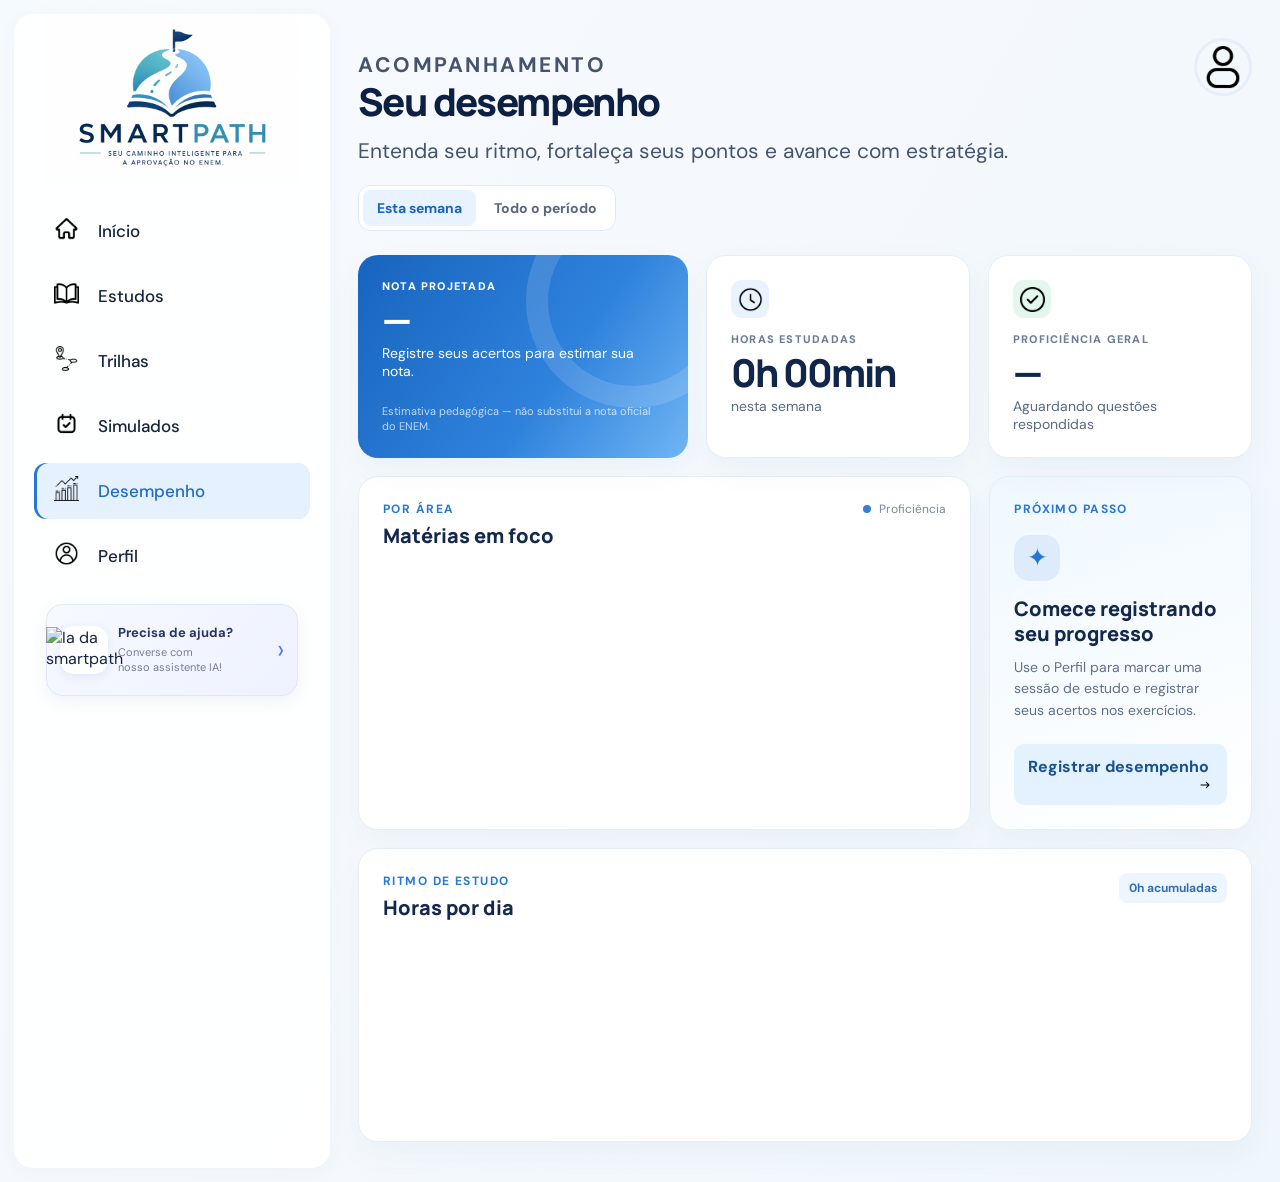
==== commit d0413474: "fix: correção de animção mais suave e setas para a direita trocada por icones" ====
--- a/desempenho.html
+++ b/desempenho.html
@@ -24,27 +24,27 @@
               class="icones_pagina_inicial"></span><span>Trilhas</span></button>
         <button class="nav-item" type="button" data-route="simulados.html"><span><img src="img/confirme.png" alt=""
               class="icones_pagina_inicial"></span><span>Simulados</span></button>
-        <button class="nav-item is-active" type="button" data-route="desempenho.html" aria-current="page"><span><img src="img/grafico.png" alt=""
-              class="icones_pagina_inicial"></span><span>Desempenho</span></button>
+        <button class="nav-item is-active" type="button" data-route="desempenho.html" aria-current="page"><span><img
+              src="img/grafico.png" alt="" class="icones_pagina_inicial"></span><span>Desempenho</span></button>
         <button class="nav-item" type="button" data-route="perfil.html"><span><img src="img/perfil-de-usuario.png"
               alt="" class="icones_pagina_inicial"></span><span>Perfil</span></button>
 
-        
+
       </nav>
       <!-- CARD DA SMARTPATH IA -->
-        <div class="smartpath-ia-card" id="openSmartIA">
-          <div class="ia-card-icon">
-            <img src="img/IA_smartpath.png" alt="Ia da smartpath" class="ia-robot">
-          </div>
-
-          <div class="ia-card-text">
-            <strong>Precisa de ajuda?</strong>
-            <span>Converse com<br>nosso assistente IA!</span>
-          </div>
-
-          <div class="ia-card-arrow">
-            ›
-          </div>
+      <div class="smartpath-ia-card" id="openSmartIA">
+        <div class="ia-card-icon">
+          <img src="img/IA_smartpath.png" alt="Ia da smartpath" class="ia-robot">
+        </div>
+
+        <div class="ia-card-text">
+          <strong>Precisa de ajuda?</strong>
+          <span>Converse com<br>nosso assistente IA!</span>
+        </div>
+
+        <div class="ia-card-arrow">
+          ›
+        </div>
     </aside>
     <section class="smart-content performance-page">
       <header class="topbar performance-topbar">
@@ -63,11 +63,13 @@
           <p id="scoreDescription">Registre seus acertos para estimar sua nota.</p><small>Estimativa pedagógica — não
             substitui a nota oficial do ENEM.</small>
         </article>
-        <article class="overview-card"><span class="overview-icon blue" aria-hidden="true"> <img src="img/relogio.png" alt="relogio" class="icone_rel"></span><span
-            class="card-label">HORAS ESTUDADAS</span><strong id="studyHours">0h 00min</strong>
+        <article class="overview-card"><span class="overview-icon blue" aria-hidden="true"> <img src="img/relogio.png"
+              alt="relogio" class="icone_rel"></span><span class="card-label">HORAS ESTUDADAS</span><strong
+            id="studyHours">0h 00min</strong>
           <p id="studyHoursDetail">nesta semana</p>
         </article>
-        <article class="overview-card"><span class="overview-icon green" aria-hidden="true"><img src="img/marca-de-verificacao.png" alt="imagem da marca de verificação" class="icone_rel"></span><span
+        <article class="overview-card"><span class="overview-icon green" aria-hidden="true"><img
+              src="img/marca-de-verificacao.png" alt="imagem da marca de verificação" class="icone_rel"></span><span
             class="card-label">PROFICIÊNCIA GERAL</span><strong id="overallProficiency">—</strong>
           <p id="proficiencyDetail">Aguardando questões respondidas</p>
         </article>
@@ -87,8 +89,8 @@
           <div class="insight-icon" aria-hidden="true">✦</div>
           <h2 id="insightTitle">Comece registrando seu progresso</h2>
           <p id="insightText">Use o Perfil para marcar uma sessão de estudo e registrar seus acertos nos exercícios.</p>
-          <button class="insight-button" type="button" data-route="perfil.html">Registrar desempenho <span
-              aria-hidden="true">→</span></button>
+          <button class="insight-button" type="button" data-route="perfil.html">Registrar desempenho <img class="right-arrow"
+              src="img/seta-direita.png" alt="" aria-hidden="true"></button>
         </article>
       </section>
       <section class="panel weekly-panel">
@@ -107,98 +109,98 @@
 
 
 
-   <!-- =========================================
+  <!-- =========================================
          CAIXA DA SMARTPATH IA
     ========================================== -->
 
-    <div class="smart-ia-box" id="smartIABox">
-
-        <!-- CABEÇALHO -->
-        <div class="smart-ia-header">
-
-            <div class="smart-ia-title">
-
-                <div class="smart-ia-avatar">
-                    <img src="img/IA_smartpath.png" alt="Robô SmartPath">
-                </div>
-
-                <div>
-                    <h3>SmartPath IA</h3>
-                    <span>Seu assistente de estudos</span>
-                </div>
-
-            </div>
-
-            <button class="smart-ia-close" id="closeSmartIA" type="button" aria-label="Fechar SmartPath IA">
-                &times;
-            </button>
-
-        </div>
-
-
-        <!-- ÁREA DO CHAT -->
-        <div class="smart-ia-chat" id="smartIAChat">
-
-            <!-- MENSAGEM INICIAL DA IA -->
-            <div class="smart-ia-message ia-message">
-
-                <div class="message-avatar">
-                    <img src="img/IA_smartpath.png" alt="Ia da smartpath">
-                </div>
-
-                <div class="message-content">
-
-                    <span class="message-name">
-                        SmartPath IA
-                    </span>
-
-                    <p>
-                        Olá! 👋<br>
-                        Sou sua assistente de estudos.
-                        Como posso ajudar você hoje?
-                    </p>
-
-                </div>
-
-            </div>
-
-            <!--
+  <div class="smart-ia-box" id="smartIABox">
+
+    <!-- CABEÇALHO -->
+    <div class="smart-ia-header">
+
+      <div class="smart-ia-title">
+
+        <div class="smart-ia-avatar">
+          <img src="img/IA_smartpath.png" alt="Robô SmartPath">
+        </div>
+
+        <div>
+          <h3>SmartPath IA</h3>
+          <span>Seu assistente de estudos</span>
+        </div>
+
+      </div>
+
+      <button class="smart-ia-close" id="closeSmartIA" type="button" aria-label="Fechar SmartPath IA">
+        &times;
+      </button>
+
+    </div>
+
+
+    <!-- ÁREA DO CHAT -->
+    <div class="smart-ia-chat" id="smartIAChat">
+
+      <!-- MENSAGEM INICIAL DA IA -->
+      <div class="smart-ia-message ia-message">
+
+        <div class="message-avatar">
+          <img src="img/IA_smartpath.png" alt="Ia da smartpath">
+        </div>
+
+        <div class="message-content">
+
+          <span class="message-name">
+            SmartPath IA
+          </span>
+
+          <p>
+            Olá! 👋<br>
+            Sou sua assistente de estudos.
+            Como posso ajudar você hoje?
+          </p>
+
+        </div>
+
+      </div>
+
+      <!--
                 AS MENSAGENS DA GEMINI SERÃO
                 INSERIDAS AQUI PELO JAVASCRIPT
             -->
 
-        </div>
-
-
-        <!-- CAMPO DE MENSAGEM -->
-        <div class="smart-ia-input-area">
-
-            <textarea id="smartIAInput" placeholder="Digite sua dúvida..." rows="1"></textarea>
-
-            <button id="sendSmartIA" class="smart-ia-send" type="button" aria-label="Enviar mensagem">
-
-                <span>➤</span>
-
-            </button>
-
-        </div>
-
-
-        <div class="smart-ia-footer">
-            SmartPath IA • Seu caminho para o conhecimento
-        </div>
-
-    </div>
+    </div>
+
+
+    <!-- CAMPO DE MENSAGEM -->
+    <div class="smart-ia-input-area">
+
+      <textarea id="smartIAInput" placeholder="Digite sua dúvida..." rows="1"></textarea>
+
+      <button id="sendSmartIA" class="smart-ia-send" type="button" aria-label="Enviar mensagem">
+
+        <span>➤</span>
+
+      </button>
+
+    </div>
+
+
+    <div class="smart-ia-footer">
+      SmartPath IA • Seu caminho para o conhecimento
+    </div>
+
+  </div>
 
   <div vw class="enabled">
-        <div vw-access-button class="active"></div>
-        <div vw-plugin-wrapper>
-            <div class="vw-plugin-top-wrapper"></div>
-        </div>
-    </div>
-    <script
-        src="https://vlibras.gov.br/app/vlibras-plugin.js">new window.VLibras.Widget('https://vlibras.gov.br/app');</script>
-    
+    <div vw-access-button class="active"></div>
+    <div vw-plugin-wrapper>
+      <div class="vw-plugin-top-wrapper"></div>
+    </div>
+  </div>
+  <script
+    src="https://vlibras.gov.br/app/vlibras-plugin.js">new window.VLibras.Widget('https://vlibras.gov.br/app');</script>
+
 
   <script src="pagina_inicial.js"></script>
 
--- a/pagina_inicial.css
+++ b/pagina_inicial.css
@@ -109,7 +109,7 @@
 
     box-shadow: 0 5px 18px rgba(65, 85, 150, 0.08);
 
-    transition: all 0.25s ease;
+    transition: all .2s ease;
 }
 
 /* Efeito ao passar o mouse */
@@ -272,9 +272,9 @@
     transform: translateY(20px) scale(0.97);
 
     transition:
-        opacity 0.25s ease,
-        transform 0.25s ease,
-        visibility 0.25s ease;
+        opacity 1s ease,
+        transform 1s ease,
+        visibility 1s ease;
 }
 
 
@@ -448,8 +448,8 @@
 
     cursor: pointer !important;
 
-    transition: background 0.2s ease,
-                transform 0.2s ease !important;
+    transition: background .2s ease,
+                transform .2s ease !important;
 }
 
 
@@ -823,8 +823,8 @@
     cursor: pointer !important;
 
     transition:
-        background 0.2s ease,
-        transform 0.2s ease !important;
+        background .2s ease,
+        transform .2s ease !important;
 }
 
 
@@ -1012,10 +1012,10 @@
     cursor: pointer;
 
     transition:
-        transform .18s var(--ease-out),
-        background .18s var(--ease-out),
-        color .18s var(--ease-out),
-        box-shadow .18s var(--ease-out);
+        transform .2s var(--ease-out),
+        background .2s var(--ease-out),
+        color .2s var(--ease-out),
+        box-shadow .2s var(--ease-out);
 }
 
 
@@ -1130,8 +1130,8 @@
     cursor: pointer;
 
     transition:
-        transform .18s var(--ease-out),
-        color .18s var(--ease-out);
+        transform .2s var(--ease-out),
+        color .2s var(--ease-out);
 }
 
 
@@ -1268,8 +1268,8 @@
         0 8px 16px rgba(36, 105, 188, .18);
 
     transition:
-        transform .18s var(--ease-out),
-        box-shadow .18s var(--ease-out);
+        transform .2s var(--ease-out),
+        box-shadow .2s var(--ease-out);
 }
 
 
@@ -1587,13 +1587,25 @@
     cursor: pointer;
 
     transition:
-        background .18s var(--ease-out),
-        transform .18s var(--ease-out);
+        background .2s var(--ease-out),
+        transform .2s var(--ease-out);
 }
 
 
 .card-link:hover {
     background: #dfefff;
+}
+
+.right-arrow {
+    width: 1em;
+    height: 1em;
+    margin-left: 6px;
+    object-fit: contain;
+    vertical-align: -.12em;
+}
+
+.primary-cta .right-arrow {
+    filter: brightness(0) invert(1);
 }
 
 
@@ -1721,13 +1733,13 @@
 
     /* Entrada compartilhada pelas páginas da área do aluno. */
     .smart-content {
-        animation: content-enter .42s var(--ease-out) both;
+        animation: content-enter .8s var(--ease-out) both;
     }
 
     @keyframes content-enter {
         from {
             opacity: 0;
-            transform: translateY(12px);
+            transform: translateY(8px);
         }
 
         to {
@@ -1741,24 +1753,24 @@
     .tip-card {
         animation:
             rise
-            .5s
+            1s
             var(--ease-out)
             both;
     }
 
 
     .metric-card:nth-child(2) {
-        animation-delay: 70ms;
+        animation-delay: 100ms;
     }
 
 
     .metric-card:nth-child(3) {
-        animation-delay: 140ms;
+        animation-delay: 200ms;
     }
 
 
     .tip-card {
-        animation-delay: 210ms;
+        animation-delay: 300ms;
     }
 
 
@@ -1768,7 +1780,7 @@
             opacity: 0;
 
             transform:
-                translateY(10px);
+                translateY(7px);
         }
 
         to {
--- a/desempenho.css
+++ b/desempenho.css
@@ -223,7 +223,7 @@
     height: 100%;
     border-radius: inherit;
     background: linear-gradient(90deg, #6ba9e8, #2877d6);
-    transition: width .45s ease
+    transition: width 1s ease
 }
 
 .subject-score {
@@ -281,8 +281,16 @@
     cursor: pointer
 }
 
-.insight-button span {
+.insight-button .right-arrow {
     float: right
+}
+
+.right-arrow {
+    width: 1em;
+    height: 1em;
+    margin-left: 6px;
+    object-fit: contain;
+    vertical-align: -.12em;
 }
 
 .weekly-panel {
@@ -403,4 +411,4 @@
     .performance-avatar {
         display: none
     }
-}+}
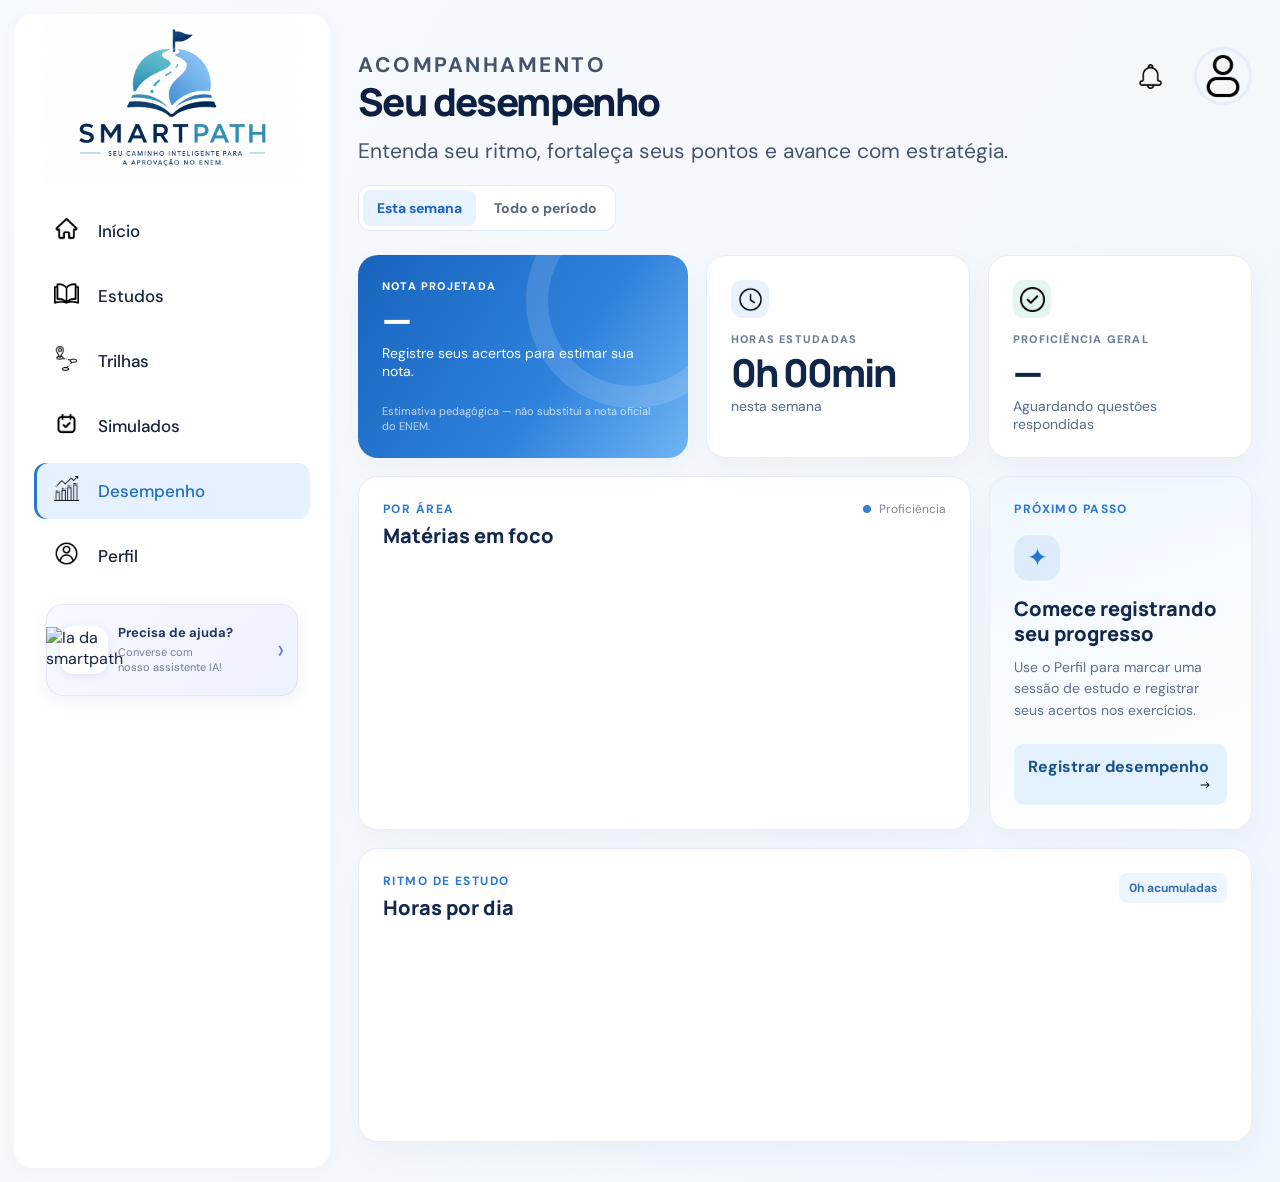
==== commit 378f40ea: "fix: padronização do icone de sino e perfil nas páginas" ====
--- a/desempenho.html
+++ b/desempenho.html
@@ -52,7 +52,14 @@
           <p class="page-kicker">ACOMPANHAMENTO</p>
           <h1>Seu desempenho</h1>
           <p>Entenda seu ritmo, fortaleça seus pontos e avance com estratégia.</p>
-        </div><img src="img/perfil.png" class="performance-avatar" alt="Foto de perfil">
+        </div><div class="profile-actions">
+          <button class="icon-button" type="button" aria-label="Notificações">
+            <img src="img/notificacao.png" alt="" class="icones_pagina_inicial">
+          </button>
+          <button class="avatar-button" type="button" data-route="perfil.html" aria-label="Abrir perfil">
+            <img src="img/perfil.png" alt="Foto de perfil">
+          </button>
+        </div>
       </header>
       <section class="period-selector" aria-label="Período da análise"><button class="period-button is-active"
           data-period="week" type="button">Esta semana</button><button class="period-button" data-period="all"
--- a/pagina_inicial.css
+++ b/pagina_inicial.css
@@ -272,9 +272,9 @@
     transform: translateY(20px) scale(0.97);
 
     transition:
-        opacity 1s ease,
-        transform 1s ease,
-        visibility 1s ease;
+        opacity 0.3s ease,
+        transform 0.3s ease,
+        visibility 0.3s ease;
 }
 
 
